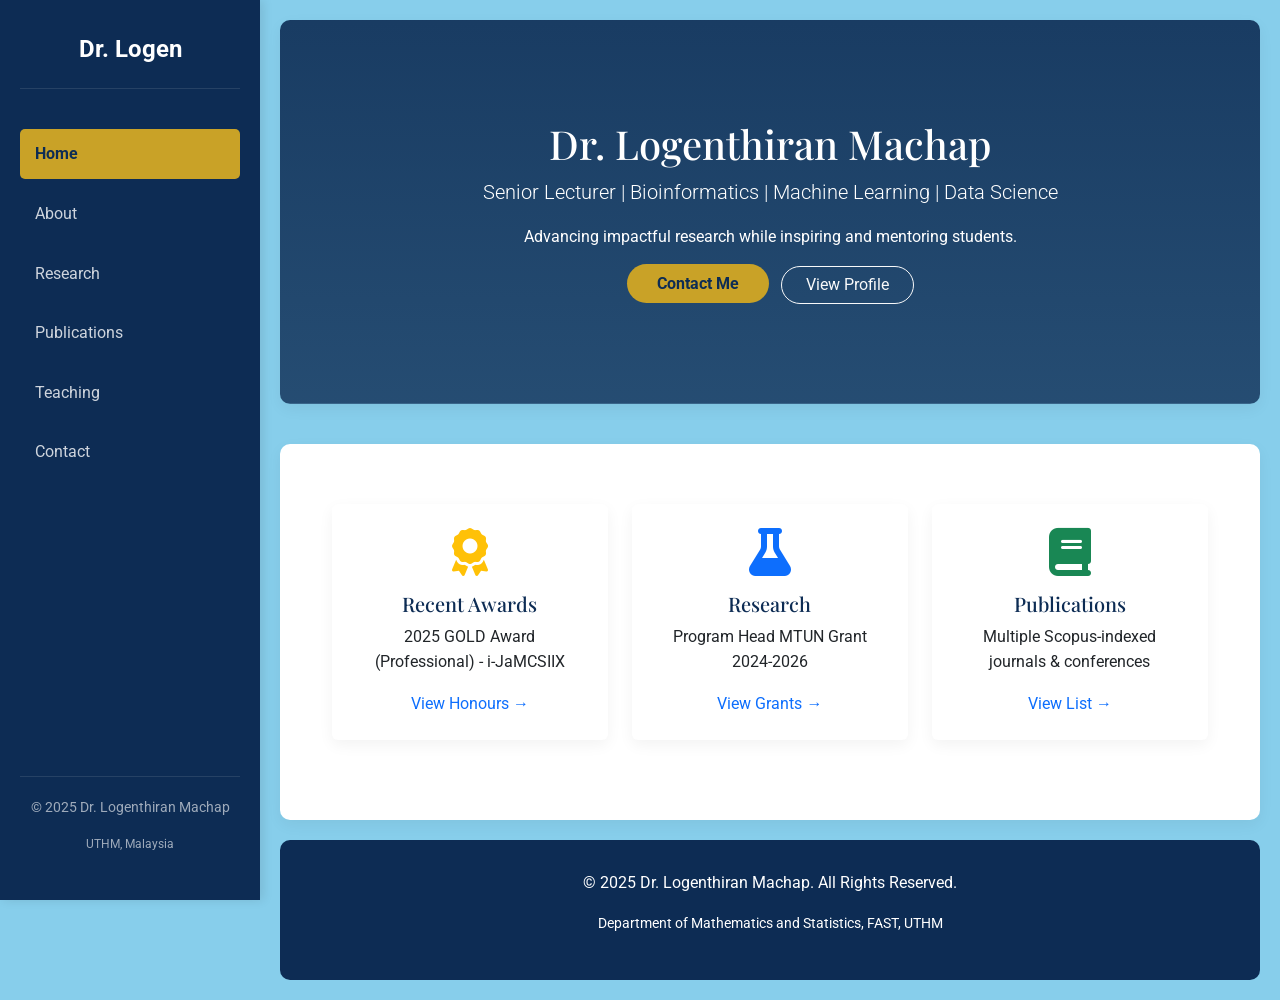
==== index.html @ ff213349 "Add files via upload" ====
<!DOCTYPE html>
<html lang="en">
<head>
    <meta charset="UTF-8">
    <meta name="viewport" content="width=device-width, initial-scale=1.0">
    <meta name="description" content="Dr. Logenthiran Machap - Senior Lecturer at UTHM specializing in Bioinformatics, Machine Learning, and Data Science.">
    <title>Dr. Logenthiran Machap | Home</title>
    <link href="https://cdn.jsdelivr.net/npm/bootstrap@5.3.0/dist/css/bootstrap.min.css" rel="stylesheet">
    <link href="https://fonts.googleapis.com/css2?family=Roboto:wght@300;400;500;700&family=Playfair+Display:wght@700&display=swap" rel="stylesheet">
    <link rel="stylesheet" href="https://cdnjs.cloudflare.com/ajax/libs/font-awesome/6.4.0/css/all.min.css">
    <link rel="stylesheet" href="style.css">
</head>
<body>

    <button class="sidebar-toggle" onclick="toggleSidebar()"><i class="fas fa-bars"></i></button>
    <div class="overlay" onclick="toggleSidebar()"></div>

    <div class="sidebar" id="sidebar">
        <a href="index.html" class="sidebar-brand">Dr. Logen</a>
        <ul class="sidebar-menu">
            <li><a href="index.html" class="active">Home</a></li>
            <li><a href="about.html">About</a></li>
            <li><a href="research.html">Research</a></li>
            <li><a href="publications.html">Publications</a></li>
            <li><a href="teaching.html">Teaching</a></li>
            <li><a href="contact.html">Contact</a></li>
        </ul>
        <div class="sidebar-footer">
            <p>&copy; 2025 Dr. Logenthiran Machap</p>
            <p class="small">UTHM, Malaysia</p>
        </div>
    </div>

    <div class="main-content">
        <section class="hero" style="background: linear-gradient(rgba(13, 44, 84, 0.9), rgba(13, 44, 84, 0.8)), url('hero-bg.jpg'); background-size: cover; background-position: center; color: white; padding: 100px 40px; text-align: center;">
            <div class="container">
                <h1 style="color: white;">Dr. Logenthiran Machap</h1>
                <p class="lead">Senior Lecturer | Bioinformatics | Machine Learning | Data Science</p>
                <p>Advancing impactful research while inspiring and mentoring students.</p>
                <a href="contact.html" class="btn-custom">Contact Me</a>
                <a href="about.html" class="btn btn-outline-light ms-2 rounded-pill px-4">View Profile</a>
            </div>
        </section>

        <section>
            <div class="container">
                <div class="row text-center">
                    <div class="col-md-4">
                        <div class="card p-4">
                            <i class="fas fa-award fa-3x text-warning mb-3"></i>
                            <h5>Recent Awards</h5>
                            <p>2025 GOLD Award (Professional) - i-JaMCSIIX</p>
                            <a href="research.html" class="text-decoration-none">View Honours &rarr;</a>
                        </div>
                    </div>
                    <div class="col-md-4">
                        <div class="card p-4">
                            <i class="fas fa-flask fa-3x text-primary mb-3"></i>
                            <h5>Research</h5>
                            <p>Program Head MTUN Grant 2024-2026</p>
                            <a href="research.html" class="text-decoration-none">View Grants &rarr;</a>
                        </div>
                    </div>
                    <div class="col-md-4">
                        <div class="card p-4">
                            <i class="fas fa-book fa-3x text-success mb-3"></i>
                            <h5>Publications</h5>
                            <p>Multiple Scopus-indexed journals & conferences</p>
                            <a href="publications.html" class="text-decoration-none">View List &rarr;</a>
                        </div>
                    </div>
                </div>
            </div>
        </section>

        <footer>
            <div class="container">
                <p>&copy; 2025 Dr. Logenthiran Machap. All Rights Reserved.</p>
                <p class="small">Department of Mathematics and Statistics, FAST, UTHM</p>
            </div>
        </footer>
    </div>

    <script src="https://cdn.jsdelivr.net/npm/bootstrap@5.3.0/dist/js/bootstrap.bundle.min.js"></script>
    <script>
        function toggleSidebar() {
            document.getElementById('sidebar').classList.toggle('active');
            document.querySelector('.overlay').classList.toggle('active');
        }
    </script>
</body>
</html>
---- style.css ----
:root {
    --primary-color: #0d2c54; /* Deep Academic Blue */
    --secondary-color: #c9a227; /* Gold */
    --light-bg: #f8f9fa;
    --text-color: #333;
    --sidebar-width: 260px;
    --page-bg: #87CEEB; /* Sky Blue Background */
}

body {
    font-family: 'Roboto', sans-serif;
    color: var(--text-color);
    line-height: 1.6;
    margin: 0;
    overflow-x: hidden;
    background-color: var(--page-bg); /* Sky Blue Page Background */
}

h1, h2, h3, h4, h5 {
    font-family: 'Playfair Display', serif;
    color: var(--primary-color);
}

/* --- Sidebar Styles --- */
.sidebar {
    position: fixed;
    top: 0;
    left: 0;
    height: 100vh;
    width: var(--sidebar-width);
    background-color: var(--primary-color);
    color: white;
    padding: 30px 20px;
    z-index: 1000;
    transition: all 0.3s ease;
    overflow-y: auto;
    display: flex;
    flex-direction: column;
    box-shadow: 3px 0 10px rgba(0,0,0,0.1);
}

.sidebar-brand {
    font-size: 1.5rem;
    font-weight: 700;
    color: white;
    text-decoration: none;
    margin-bottom: 40px;
    display: block;
    text-align: center;
    border-bottom: 1px solid rgba(255,255,255,0.1);
    padding-bottom: 20px;
}

.sidebar-menu {
    list-style: none;
    padding: 0;
    margin: 0;
    flex-grow: 1;
}

.sidebar-menu li { margin-bottom: 10px; }

.sidebar-menu a {
    color: rgba(255,255,255,0.8);
    text-decoration: none;
    display: block;
    padding: 12px 15px;
    border-radius: 5px;
    transition: 0.3s;
    font-size: 1rem;
}

.sidebar-menu a:hover, .sidebar-menu a.active {
    color: var(--primary-color);
    background-color: var(--secondary-color);
    font-weight: bold;
}

.sidebar-footer {
    margin-top: auto;
    padding-top: 20px;
    border-top: 1px solid rgba(255,255,255,0.1);
    font-size: 0.85rem;
    color: rgba(255,255,255,0.6);
    text-align: center;
}

/* --- Main Content --- */
.main-content {
    margin-left: var(--sidebar-width);
    padding: 0;
    transition: all 0.3s ease;
    min-height: 100vh;
    display: flex;
    flex-direction: column;
}

/* --- Mobile Toggle --- */
.sidebar-toggle {
    display: none;
    position: fixed;
    top: 15px;
    left: 15px;
    z-index: 1001;
    background: var(--primary-color);
    color: white;
    border: none;
    padding: 10px 15px;
    border-radius: 5px;
    cursor: pointer;
}

/* --- Responsive --- */
@media (max-width: 991px) {
    .sidebar { left: -var(--sidebar-width); box-shadow: 2px 0 10px rgba(0,0,0,0.2); }
    .sidebar.active { left: 0; }
    .main-content { margin-left: 0; }
    .sidebar-toggle { display: block; }
    .overlay {
        display: none;
        position: fixed;
        top: 0; left: 0; right: 0; bottom: 0;
        background: rgba(0,0,0,0.5);
        z-index: 999;
    }
    .overlay.active { display: block; }
}

/* --- Sections with White Background for Readability --- */
section {
    padding: 60px 40px;
    background-color: white; /* White content area for readability */
    margin: 20px;
    border-radius: 10px;
    box-shadow: 0 5px 15px rgba(0,0,0,0.05);
}

.section-title {
    text-align: center;
    margin-bottom: 40px;
    position: relative;
}
.section-title::after {
    content: '';
    display: block;
    width: 60px;
    height: 3px;
    background: var(--secondary-color);
    margin: 15px auto;
}

.btn-custom {
    background-color: var(--secondary-color);
    color: var(--primary-color);
    font-weight: bold;
    padding: 10px 30px;
    border-radius: 30px;
    text-decoration: none;
    transition: 0.3s;
    border: none;
}
.btn-custom:hover { background-color: #e0b62f; color: #000; }

.card {
    border: none;
    box-shadow: 0 5px 15px rgba(0,0,0,0.05);
    margin-bottom: 20px;
    transition: 0.3s;
    background-color: #fff;
}
.card:hover { transform: translateY(-5px); }
.card-header {
    background-color: white;
    border-bottom: 2px solid var(--secondary-color);
    font-weight: bold;
    color: var(--primary-color);
}

.timeline-item {
    border-left: 3px solid var(--primary-color);
    padding-left: 20px;
    margin-bottom: 30px;
    position: relative;
}
.timeline-item::before {
    content: '';
    width: 15px;
    height: 15px;
    background: var(--secondary-color);
    position: absolute;
    left: -9px;
    top: 5px;
    border-radius: 50%;
}
.timeline-date { font-weight: bold; color: var(--secondary-color); }

.skill-tag {
    background-color: var(--light-bg);
    border: 1px solid #ddd;
    padding: 5px 15px;
    border-radius: 20px;
    display: inline-block;
    margin: 5px;
    font-size: 0.9rem;
}

.profile-img-container { text-align: center; margin-bottom: 30px; }
.profile-img {
    width: 200px;
    height: 200px;
    object-fit: cover;
    border-radius: 50%;
    border: 5px solid var(--secondary-color);
    box-shadow: 0 5px 15px rgba(0,0,0,0.2);
}

footer {
    background-color: var(--primary-color);
    color: white;
    padding: 30px 40px;
    margin: 20px;
    margin-top: auto;
    border-radius: 10px;
    text-align: center;
}

/* --- Hero Section (Kept with gradient for contrast) --- */
.hero {
    background: linear-gradient(rgba(13, 44, 84, 0.9), rgba(13, 44, 84, 0.8)), url('hero-bg.jpg');
    background-size: cover;
    background-position: center;
    color: white;
    padding: 100px 40px;
    text-align: center;
    margin: 20px;
    border-radius: 10px;
}
.hero h1 { color: white; }
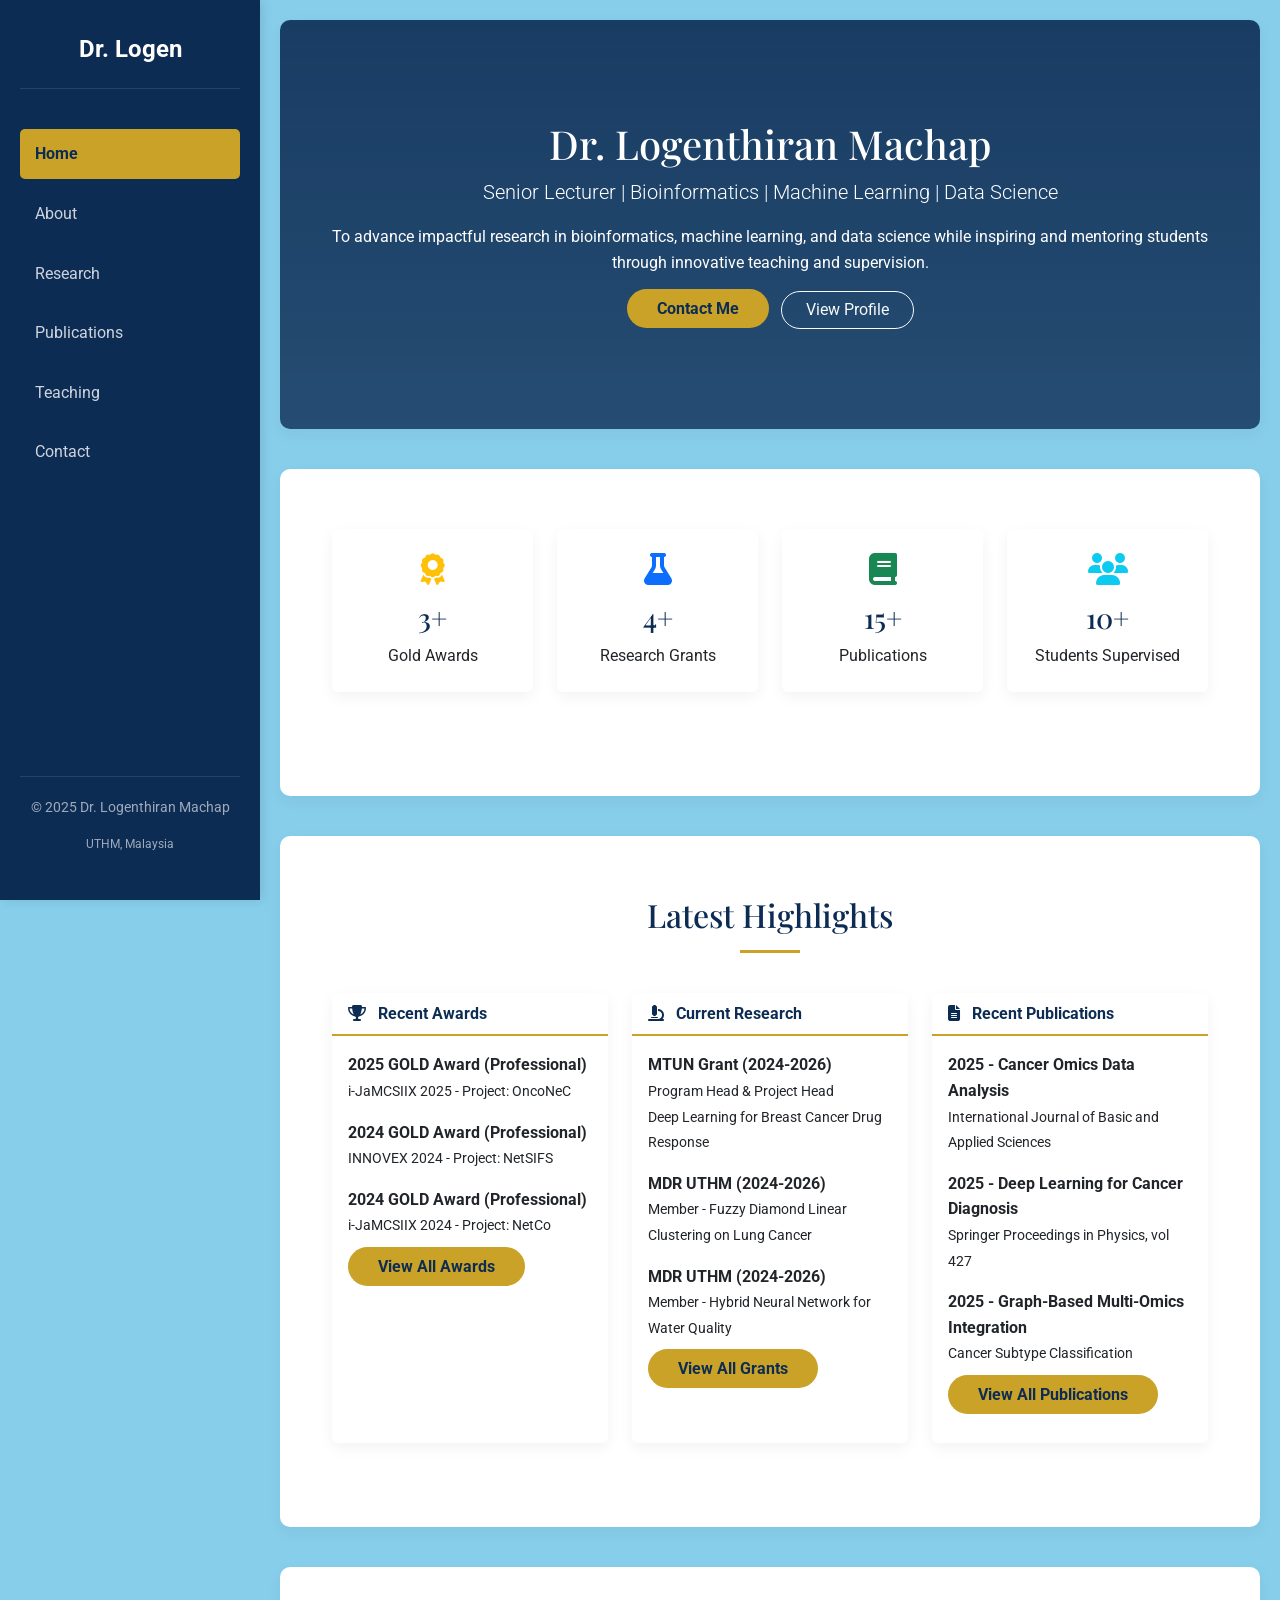
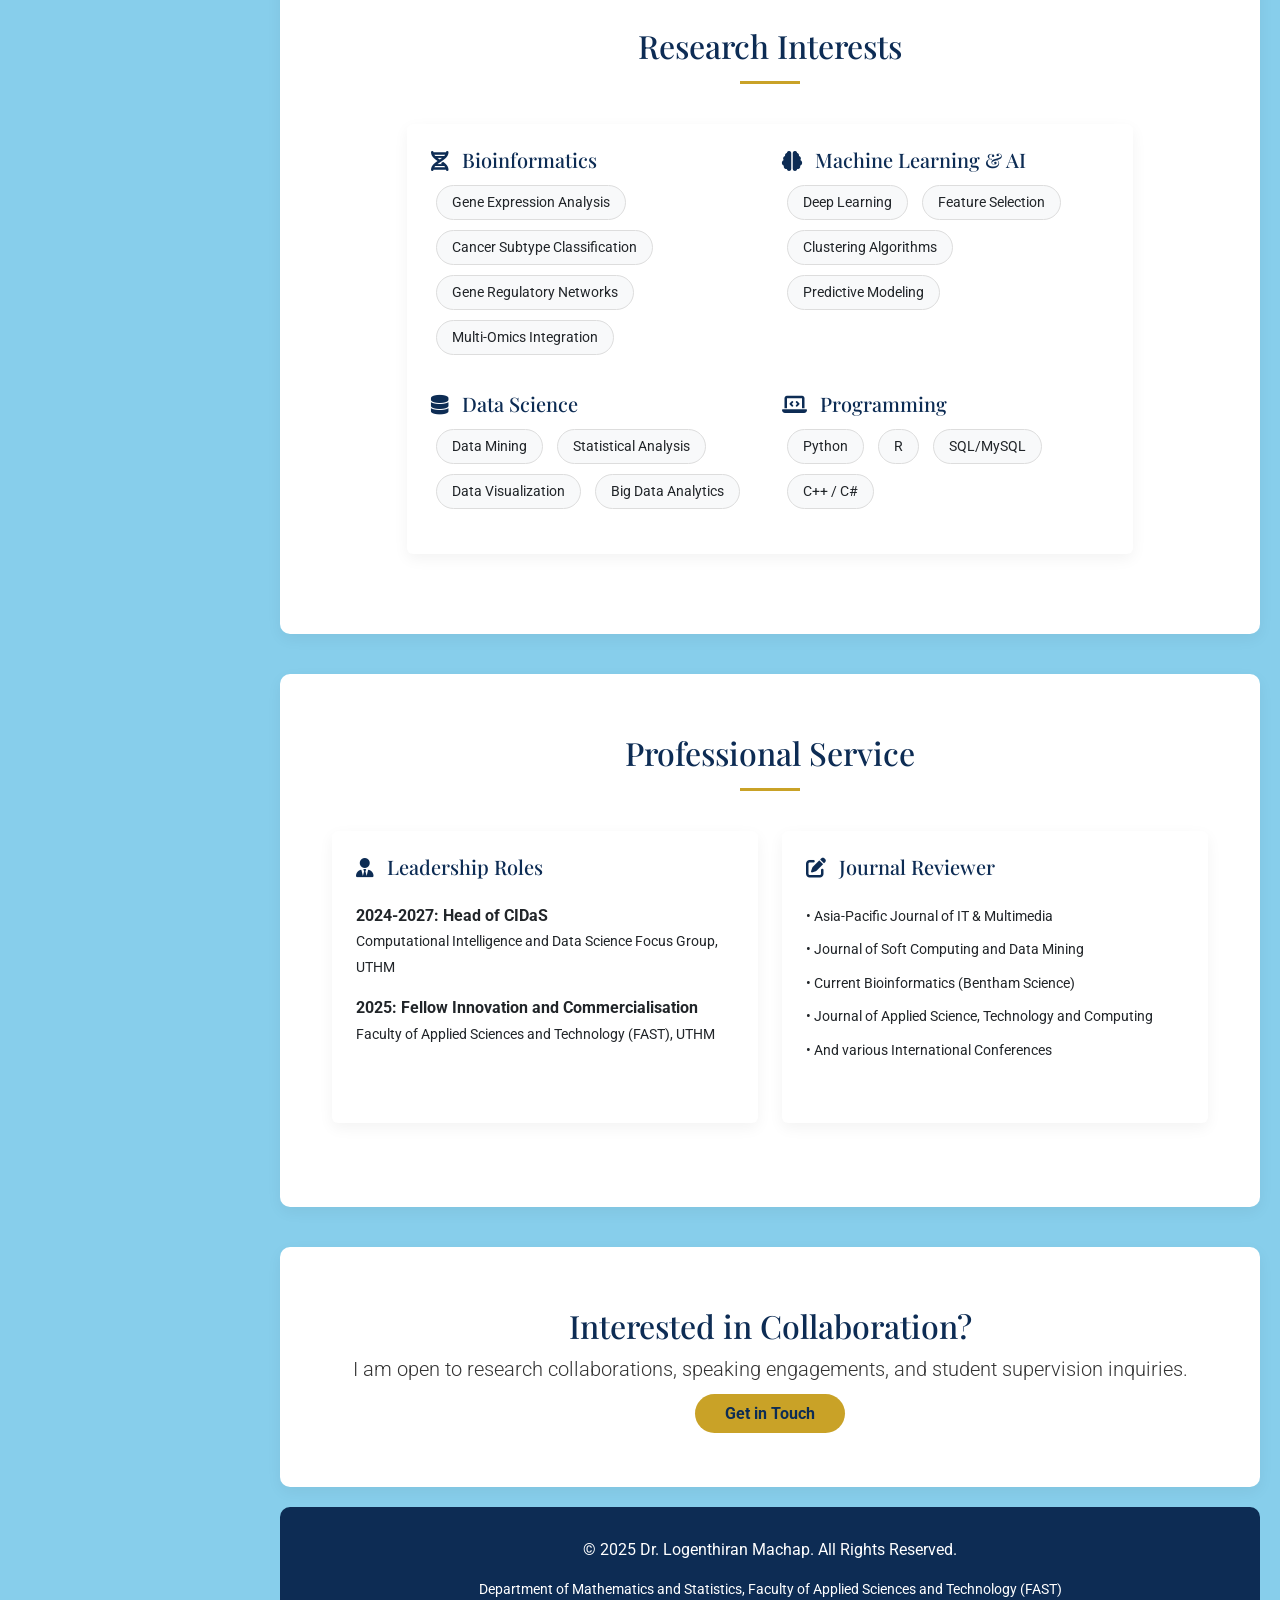
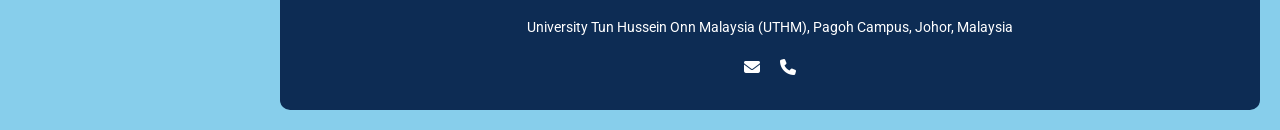
==== commit 80617d91: "Update index.html" ====
--- a/index.html
+++ b/index.html
@@ -4,19 +4,35 @@
     <meta charset="UTF-8">
     <meta name="viewport" content="width=device-width, initial-scale=1.0">
     <meta name="description" content="Dr. Logenthiran Machap - Senior Lecturer at UTHM specializing in Bioinformatics, Machine Learning, and Data Science.">
+    <meta name="keywords" content="Dr. Logen, UTHM, Bioinformatics, Data Science, Machine Learning, Researcher">
     <title>Dr. Logenthiran Machap | Home</title>
+    
+    <!-- Bootstrap 5 CSS -->
     <link href="https://cdn.jsdelivr.net/npm/bootstrap@5.3.0/dist/css/bootstrap.min.css" rel="stylesheet">
+    
+    <!-- Google Fonts -->
     <link href="https://fonts.googleapis.com/css2?family=Roboto:wght@300;400;500;700&family=Playfair+Display:wght@700&display=swap" rel="stylesheet">
+    
+    <!-- Font Awesome -->
     <link rel="stylesheet" href="https://cdnjs.cloudflare.com/ajax/libs/font-awesome/6.4.0/css/all.min.css">
+    
+    <!-- Custom CSS -->
     <link rel="stylesheet" href="style.css">
 </head>
 <body>
 
-    <button class="sidebar-toggle" onclick="toggleSidebar()"><i class="fas fa-bars"></i></button>
+    <!-- 1. Mobile Toggle Button -->
+    <button class="sidebar-toggle" onclick="toggleSidebar()">
+        <i class="fas fa-bars"></i>
+    </button>
+    
+    <!-- 2. Overlay -->
     <div class="overlay" onclick="toggleSidebar()"></div>
 
+    <!-- 3. Left Sidebar -->
     <div class="sidebar" id="sidebar">
         <a href="index.html" class="sidebar-brand">Dr. Logen</a>
+        
         <ul class="sidebar-menu">
             <li><a href="index.html" class="active">Home</a></li>
             <li><a href="about.html">About</a></li>
@@ -25,63 +41,264 @@
             <li><a href="teaching.html">Teaching</a></li>
             <li><a href="contact.html">Contact</a></li>
         </ul>
+
         <div class="sidebar-footer">
             <p>&copy; 2025 Dr. Logenthiran Machap</p>
             <p class="small">UTHM, Malaysia</p>
         </div>
     </div>
 
+    <!-- 4. Main Content Wrapper -->
     <div class="main-content">
-        <section class="hero" style="background: linear-gradient(rgba(13, 44, 84, 0.9), rgba(13, 44, 84, 0.8)), url('hero-bg.jpg'); background-size: cover; background-position: center; color: white; padding: 100px 40px; text-align: center;">
-            <div class="container">
-                <h1 style="color: white;">Dr. Logenthiran Machap</h1>
+        
+        <!-- Hero Section -->
+        <section class="hero">
+            <div class="container">
+                <h1>Dr. Logenthiran Machap</h1>
                 <p class="lead">Senior Lecturer | Bioinformatics | Machine Learning | Data Science</p>
-                <p>Advancing impactful research while inspiring and mentoring students.</p>
-                <a href="contact.html" class="btn-custom">Contact Me</a>
-                <a href="about.html" class="btn btn-outline-light ms-2 rounded-pill px-4">View Profile</a>
-            </div>
-        </section>
-
+                <p class="hero-objective">To advance impactful research in bioinformatics, machine learning, and data science while inspiring and mentoring students through innovative teaching and supervision.</p>
+                <div class="hero-buttons">
+                    <a href="contact.html" class="btn-custom">Contact Me</a>
+                    <a href="about.html" class="btn btn-outline-light ms-2 rounded-pill px-4">View Profile</a>
+                </div>
+            </div>
+        </section>
+
+        <!-- Quick Stats Section -->
         <section>
             <div class="container">
                 <div class="row text-center">
-                    <div class="col-md-4">
+                    <div class="col-md-3 col-6 mb-4">
+                        <div class="card p-4 stats-card">
+                            <i class="fas fa-award fa-2x text-warning mb-3"></i>
+                            <h3>3+</h3>
+                            <p class="mb-0">Gold Awards</p>
+                        </div>
+                    </div>
+                    <div class="col-md-3 col-6 mb-4">
+                        <div class="card p-4 stats-card">
+                            <i class="fas fa-flask fa-2x text-primary mb-3"></i>
+                            <h3>4+</h3>
+                            <p class="mb-0">Research Grants</p>
+                        </div>
+                    </div>
+                    <div class="col-md-3 col-6 mb-4">
+                        <div class="card p-4 stats-card">
+                            <i class="fas fa-book fa-2x text-success mb-3"></i>
+                            <h3>15+</h3>
+                            <p class="mb-0">Publications</p>
+                        </div>
+                    </div>
+                    <div class="col-md-3 col-6 mb-4">
+                        <div class="card p-4 stats-card">
+                            <i class="fas fa-users fa-2x text-info mb-3"></i>
+                            <h3>10+</h3>
+                            <p class="mb-0">Students Supervised</p>
+                        </div>
+                    </div>
+                </div>
+            </div>
+        </section>
+
+        <!-- Highlights Section -->
+        <section>
+            <div class="container">
+                <h2 class="section-title">Latest Highlights</h2>
+                <div class="row">
+                    <div class="col-md-4 mb-4">
+                        <div class="card h-100">
+                            <div class="card-header">
+                                <i class="fas fa-trophy me-2"></i> Recent Awards
+                            </div>
+                            <div class="card-body">
+                                <ul class="list-unstyled">
+                                    <li class="mb-3">
+                                        <strong>2025 GOLD Award (Professional)</strong><br>
+                                        <small>i-JaMCSIIX 2025 - Project: OncoNeC</small>
+                                    </li>
+                                    <li class="mb-3">
+                                        <strong>2024 GOLD Award (Professional)</strong><br>
+                                        <small>INNOVEX 2024 - Project: NetSIFS</small>
+                                    </li>
+                                    <li>
+                                        <strong>2024 GOLD Award (Professional)</strong><br>
+                                        <small>i-JaMCSIIX 2024 - Project: NetCo</small>
+                                    </li>
+                                </ul>
+                                <a href="research.html" class="btn-custom btn-sm">View All Awards</a>
+                            </div>
+                        </div>
+                    </div>
+                    <div class="col-md-4 mb-4">
+                        <div class="card h-100">
+                            <div class="card-header">
+                                <i class="fas fa-microscope me-2"></i> Current Research
+                            </div>
+                            <div class="card-body">
+                                <ul class="list-unstyled">
+                                    <li class="mb-3">
+                                        <strong>MTUN Grant (2024-2026)</strong><br>
+                                        <small>Program Head & Project Head</small><br>
+                                        <small>Deep Learning for Breast Cancer Drug Response</small>
+                                    </li>
+                                    <li class="mb-3">
+                                        <strong>MDR UTHM (2024-2026)</strong><br>
+                                        <small>Member - Fuzzy Diamond Linear Clustering on Lung Cancer</small>
+                                    </li>
+                                    <li>
+                                        <strong>MDR UTHM (2024-2026)</strong><br>
+                                        <small>Member - Hybrid Neural Network for Water Quality</small>
+                                    </li>
+                                </ul>
+                                <a href="research.html" class="btn-custom btn-sm">View All Grants</a>
+                            </div>
+                        </div>
+                    </div>
+                    <div class="col-md-4 mb-4">
+                        <div class="card h-100">
+                            <div class="card-header">
+                                <i class="fas fa-file-alt me-2"></i> Recent Publications
+                            </div>
+                            <div class="card-body">
+                                <ul class="list-unstyled">
+                                    <li class="mb-3">
+                                        <strong>2025 - Cancer Omics Data Analysis</strong><br>
+                                        <small>International Journal of Basic and Applied Sciences</small>
+                                    </li>
+                                    <li class="mb-3">
+                                        <strong>2025 - Deep Learning for Cancer Diagnosis</strong><br>
+                                        <small>Springer Proceedings in Physics, vol 427</small>
+                                    </li>
+                                    <li>
+                                        <strong>2025 - Graph-Based Multi-Omics Integration</strong><br>
+                                        <small>Cancer Subtype Classification</small>
+                                    </li>
+                                </ul>
+                                <a href="publications.html" class="btn-custom btn-sm">View All Publications</a>
+                            </div>
+                        </div>
+                    </div>
+                </div>
+            </div>
+        </section>
+
+        <!-- Research Interests Section -->
+        <section>
+            <div class="container">
+                <h2 class="section-title">Research Interests</h2>
+                <div class="row">
+                    <div class="col-md-10 mx-auto">
                         <div class="card p-4">
-                            <i class="fas fa-award fa-3x text-warning mb-3"></i>
-                            <h5>Recent Awards</h5>
-                            <p>2025 GOLD Award (Professional) - i-JaMCSIIX</p>
-                            <a href="research.html" class="text-decoration-none">View Honours &rarr;</a>
-                        </div>
-                    </div>
-                    <div class="col-md-4">
-                        <div class="card p-4">
-                            <i class="fas fa-flask fa-3x text-primary mb-3"></i>
-                            <h5>Research</h5>
-                            <p>Program Head MTUN Grant 2024-2026</p>
-                            <a href="research.html" class="text-decoration-none">View Grants &rarr;</a>
-                        </div>
-                    </div>
-                    <div class="col-md-4">
-                        <div class="card p-4">
-                            <i class="fas fa-book fa-3x text-success mb-3"></i>
-                            <h5>Publications</h5>
-                            <p>Multiple Scopus-indexed journals & conferences</p>
-                            <a href="publications.html" class="text-decoration-none">View List &rarr;</a>
-                        </div>
-                    </div>
-                </div>
-            </div>
-        </section>
-
+                            <div class="row">
+                                <div class="col-md-6">
+                                    <h5><i class="fas fa-dna me-2"></i> Bioinformatics</h5>
+                                    <div class="mb-3">
+                                        <span class="skill-tag">Gene Expression Analysis</span>
+                                        <span class="skill-tag">Cancer Subtype Classification</span>
+                                        <span class="skill-tag">Gene Regulatory Networks</span>
+                                        <span class="skill-tag">Multi-Omics Integration</span>
+                                    </div>
+                                </div>
+                                <div class="col-md-6">
+                                    <h5><i class="fas fa-brain me-2"></i> Machine Learning & AI</h5>
+                                    <div class="mb-3">
+                                        <span class="skill-tag">Deep Learning</span>
+                                        <span class="skill-tag">Feature Selection</span>
+                                        <span class="skill-tag">Clustering Algorithms</span>
+                                        <span class="skill-tag">Predictive Modeling</span>
+                                    </div>
+                                </div>
+                            </div>
+                            <div class="row mt-3">
+                                <div class="col-md-6">
+                                    <h5><i class="fas fa-database me-2"></i> Data Science</h5>
+                                    <div class="mb-3">
+                                        <span class="skill-tag">Data Mining</span>
+                                        <span class="skill-tag">Statistical Analysis</span>
+                                        <span class="skill-tag">Data Visualization</span>
+                                        <span class="skill-tag">Big Data Analytics</span>
+                                    </div>
+                                </div>
+                                <div class="col-md-6">
+                                    <h5><i class="fas fa-laptop-code me-2"></i> Programming</h5>
+                                    <div class="mb-3">
+                                        <span class="skill-tag">Python</span>
+                                        <span class="skill-tag">R</span>
+                                        <span class="skill-tag">SQL/MySQL</span>
+                                        <span class="skill-tag">C++ / C#</span>
+                                    </div>
+                                </div>
+                            </div>
+                        </div>
+                    </div>
+                </div>
+            </div>
+        </section>
+
+        <!-- Professional Service Section -->
+        <section>
+            <div class="container">
+                <h2 class="section-title">Professional Service</h2>
+                <div class="row">
+                    <div class="col-md-6 mb-4">
+                        <div class="card p-4 h-100">
+                            <h5><i class="fas fa-user-tie me-2"></i> Leadership Roles</h5>
+                            <ul class="list-unstyled mt-3">
+                                <li class="mb-3">
+                                    <strong>2024-2027: Head of CIDaS</strong><br>
+                                    <small>Computational Intelligence and Data Science Focus Group, UTHM</small>
+                                </li>
+                                <li>
+                                    <strong>2025: Fellow Innovation and Commercialisation</strong><br>
+                                    <small>Faculty of Applied Sciences and Technology (FAST), UTHM</small>
+                                </li>
+                            </ul>
+                        </div>
+                    </div>
+                    <div class="col-md-6 mb-4">
+                        <div class="card p-4 h-100">
+                            <h5><i class="fas fa-edit me-2"></i> Journal Reviewer</h5>
+                            <ul class="list-unstyled mt-3">
+                                <li class="mb-2"><small>• Asia-Pacific Journal of IT & Multimedia</small></li>
+                                <li class="mb-2"><small>• Journal of Soft Computing and Data Mining</small></li>
+                                <li class="mb-2"><small>• Current Bioinformatics (Bentham Science)</small></li>
+                                <li class="mb-2"><small>• Journal of Applied Science, Technology and Computing</small></li>
+                                <li><small>• And various International Conferences</small></li>
+                            </ul>
+                        </div>
+                    </div>
+                </div>
+            </div>
+        </section>
+
+        <!-- Call to Action Section -->
+        <section class="cta-section">
+            <div class="container text-center">
+                <h2>Interested in Collaboration?</h2>
+                <p class="lead">I am open to research collaborations, speaking engagements, and student supervision inquiries.</p>
+                <a href="contact.html" class="btn-custom btn-lg">Get in Touch</a>
+            </div>
+        </section>
+
+        <!-- Footer -->
         <footer>
             <div class="container">
                 <p>&copy; 2025 Dr. Logenthiran Machap. All Rights Reserved.</p>
-                <p class="small">Department of Mathematics and Statistics, FAST, UTHM</p>
+                <p class="small">Department of Mathematics and Statistics, Faculty of Applied Sciences and Technology (FAST)</p>
+                <p class="small">University Tun Hussein Onn Malaysia (UTHM), Pagoh Campus, Johor, Malaysia</p>
+                <div class="mt-3">
+                    <a href="mailto:logen@uthm.edu.my" class="text-white me-3"><i class="fas fa-envelope"></i></a>
+                    <a href="tel:+60146308499" class="text-white"><i class="fas fa-phone"></i></a>
+                </div>
             </div>
         </footer>
-    </div>
-
+
+    </div> <!-- End Main Content -->
+
+    <!-- Bootstrap JS -->
     <script src="https://cdn.jsdelivr.net/npm/bootstrap@5.3.0/dist/js/bootstrap.bundle.min.js"></script>
+    
+    <!-- Custom JS for Sidebar Toggle -->
     <script>
         function toggleSidebar() {
             document.getElementById('sidebar').classList.toggle('active');
@@ -89,4 +306,4 @@
         }
     </script>
 </body>
-</html>+</html>
--- a/style.css
+++ b/style.css
@@ -1,10 +1,10 @@
 :root {
-    --primary-color: #0d2c54; /* Deep Academic Blue */
-    --secondary-color: #c9a227; /* Gold */
+    --primary-color: #0d2c54;
+    --secondary-color: #c9a227;
     --light-bg: #f8f9fa;
     --text-color: #333;
     --sidebar-width: 260px;
-    --page-bg: #87CEEB; /* Sky Blue Background */
+    --page-bg: #87CEEB;
 }
 
 body {
@@ -13,7 +13,7 @@
     line-height: 1.6;
     margin: 0;
     overflow-x: hidden;
-    background-color: var(--page-bg); /* Sky Blue Page Background */
+    background-color: var(--page-bg);
 }
 
 h1, h2, h3, h4, h5 {
@@ -95,7 +95,7 @@
     flex-direction: column;
 }
 
-/* --- Mobile Toggle --- */
+/* --- Mobile Toggle Button --- */
 .sidebar-toggle {
     display: none;
     position: fixed;
@@ -108,28 +108,74 @@
     padding: 10px 15px;
     border-radius: 5px;
     cursor: pointer;
-}
-
-/* --- Responsive --- */
+    box-shadow: 0 2px 5px rgba(0,0,0,0.2);
+}
+
+/* --- Overlay for Mobile --- */
+.overlay {
+    display: none;
+    position: fixed;
+    top: 0;
+    left: 0;
+    right: 0;
+    bottom: 0;
+    background: rgba(0,0,0,0.5);
+    z-index: 999;
+}
+
+/* =========================================
+   MOBILE RESPONSIVE FIX (Max-width 991px)
+   ========================================= */
 @media (max-width: 991px) {
-    .sidebar { left: -var(--sidebar-width); box-shadow: 2px 0 10px rgba(0,0,0,0.2); }
-    .sidebar.active { left: 0; }
-    .main-content { margin-left: 0; }
-    .sidebar-toggle { display: block; }
-    .overlay {
-        display: none;
-        position: fixed;
-        top: 0; left: 0; right: 0; bottom: 0;
-        background: rgba(0,0,0,0.5);
-        z-index: 999;
-    }
-    .overlay.active { display: block; }
-}
-
-/* --- Sections with White Background for Readability --- */
+    /* Hide sidebar off-screen by default */
+    .sidebar {
+        left: -260px; 
+    }
+    
+    /* Slide in sidebar when active class is added */
+    .sidebar.active {
+        left: 0;
+    }
+
+    /* Remove margin from main content so it takes full width */
+    .main-content {
+        margin-left: 0;
+        width: 100%;
+    }
+
+    /* Show the hamburger toggle button */
+    .sidebar-toggle {
+        display: block;
+    }
+    
+    /* Show overlay when sidebar is open */
+    .overlay.active {
+        display: block;
+    }
+    
+    /* Adjust sections for mobile */
+    section {
+        padding: 40px 20px;
+        margin: 10px;
+    }
+    
+    /* Adjust hero section */
+    .hero {
+        padding: 60px 20px;
+        margin: 10px;
+    }
+    
+    /* Adjust footer */
+    footer {
+        margin: 10px;
+        padding: 20px;
+    }
+}
+
+/* --- General Components --- */
 section {
     padding: 60px 40px;
-    background-color: white; /* White content area for readability */
+    background-color: white;
     margin: 20px;
     border-radius: 10px;
     box-shadow: 0 5px 15px rgba(0,0,0,0.05);
@@ -224,7 +270,6 @@
     text-align: center;
 }
 
-/* --- Hero Section (Kept with gradient for contrast) --- */
 .hero {
     background: linear-gradient(rgba(13, 44, 84, 0.9), rgba(13, 44, 84, 0.8)), url('hero-bg.jpg');
     background-size: cover;
@@ -235,4 +280,4 @@
     margin: 20px;
     border-radius: 10px;
 }
-.hero h1 { color: white; }+.hero h1 { color: white; }
